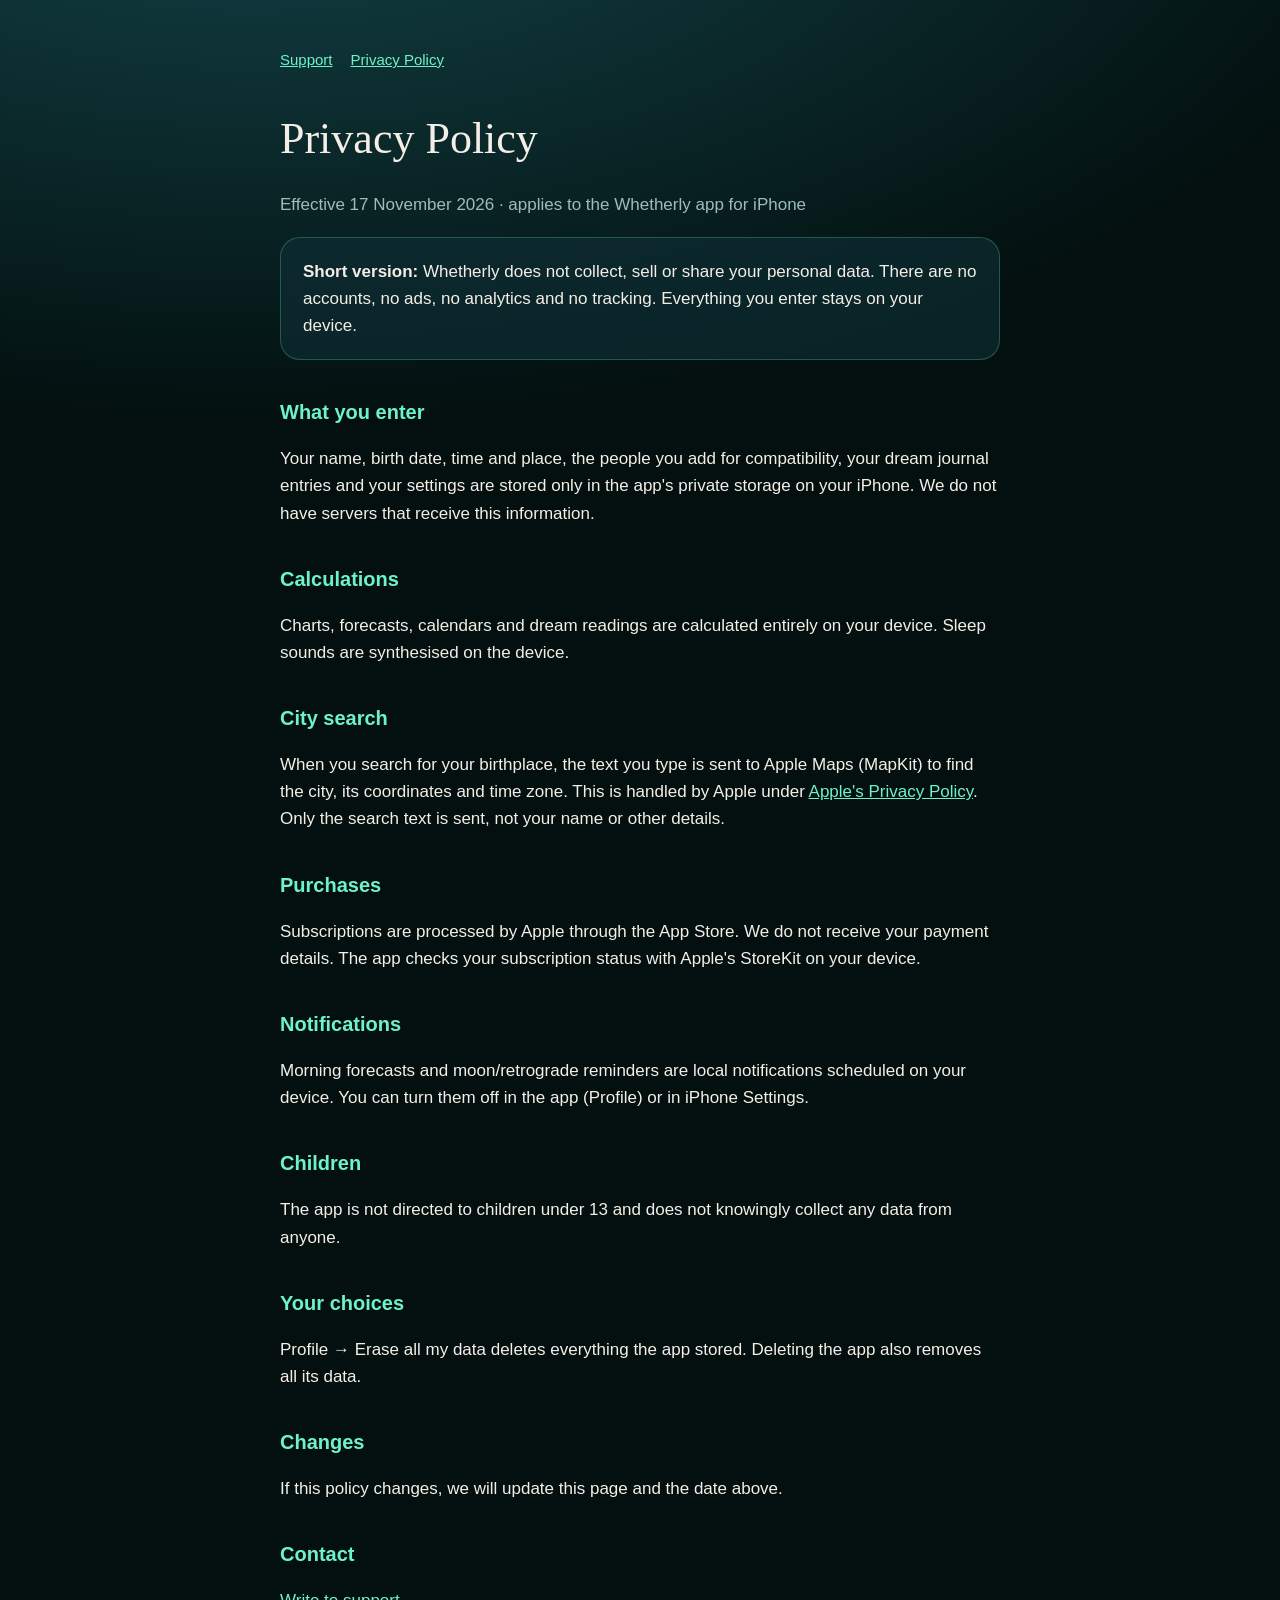
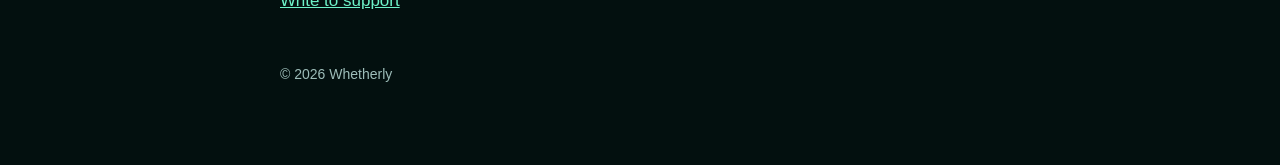
==== privacy.html @ 9642e940 "Support and privacy pages" ====
<!doctype html><html lang="en"><head><meta charset="utf-8"><meta name="viewport" content="width=device-width,initial-scale=1">
<title>Whetherly Privacy</title><link rel="stylesheet" href="style.css"></head><body><main>
<nav><a href="./">Support</a><a href="privacy.html">Privacy Policy</a></nav>
<h1>Privacy Policy</h1><p class="sub">Effective 17 November 2026 · applies to the Whetherly app for iPhone</p>
<div class="card"><b>Short version:</b> Whetherly does not collect, sell or share your personal data. There are no accounts, no ads, no analytics and no tracking. Everything you enter stays on your device.</div>
<h2>What you enter</h2>
<p>Your name, birth date, time and place, the people you add for compatibility, your dream journal entries and your settings are stored only in the app's private storage on your iPhone. We do not have servers that receive this information.</p>
<h2>Calculations</h2>
<p>Charts, forecasts, calendars and dream readings are calculated entirely on your device. Sleep sounds are synthesised on the device.</p>
<h2>City search</h2>
<p>When you search for your birthplace, the text you type is sent to Apple Maps (MapKit) to find the city, its coordinates and time zone. This is handled by Apple under <a href="https://www.apple.com/legal/privacy/">Apple's Privacy Policy</a>. Only the search text is sent, not your name or other details.</p>
<h2>Purchases</h2>
<p>Subscriptions are processed by Apple through the App Store. We do not receive your payment details. The app checks your subscription status with Apple's StoreKit on your device.</p>
<h2>Notifications</h2>
<p>Morning forecasts and moon/retrograde reminders are local notifications scheduled on your device. You can turn them off in the app (Profile) or in iPhone Settings.</p>
<h2>Children</h2>
<p>The app is not directed to children under 13 and does not knowingly collect any data from anyone.</p>
<h2>Your choices</h2>
<p>Profile → Erase all my data deletes everything the app stored. Deleting the app also removes all its data.</p>
<h2>Changes</h2>
<p>If this policy changes, we will update this page and the date above.</p>
<h2>Contact</h2>
<p><a href="https://github.com/somefork2/whetherly-support/issues/new">Write to support</a></p>
<footer>© 2026 Whetherly</footer></main></body></html>
---- style.css ----
:root{--bg:#03100F;--card:#0D2D32;--text:#F4EFE6;--mist:#9DBDB9;--mint:#6EF2C9;--coral:#FF7E67}
*{box-sizing:border-box}body{margin:0;background:radial-gradient(1200px 600px at 20% -10%,#14464C,transparent),var(--bg);color:var(--text);font:17px/1.6 -apple-system,BlinkMacSystemFont,"Segoe UI",Helvetica,Arial,sans-serif}
main{max-width:760px;margin:0 auto;padding:48px 20px 80px}h1{font-family:Didot,"Bodoni 72",Georgia,serif;font-weight:400;font-size:44px;margin:0 0 8px}
h2{font-size:20px;margin:36px 0 8px;color:var(--mint)}p,li{color:var(--text)}.sub{color:var(--mist)}a{color:var(--mint)}
.card{background:rgba(13,45,50,.7);border:1px solid rgba(110,242,201,.25);border-radius:20px;padding:20px 22px;margin:18px 0}
.btn{display:inline-block;background:var(--mint);color:#03100F;font-weight:600;padding:12px 20px;border-radius:999px;text-decoration:none}
nav{display:flex;gap:18px;margin-bottom:32px;font-size:15px}footer{margin-top:48px;color:var(--mist);font-size:14px}
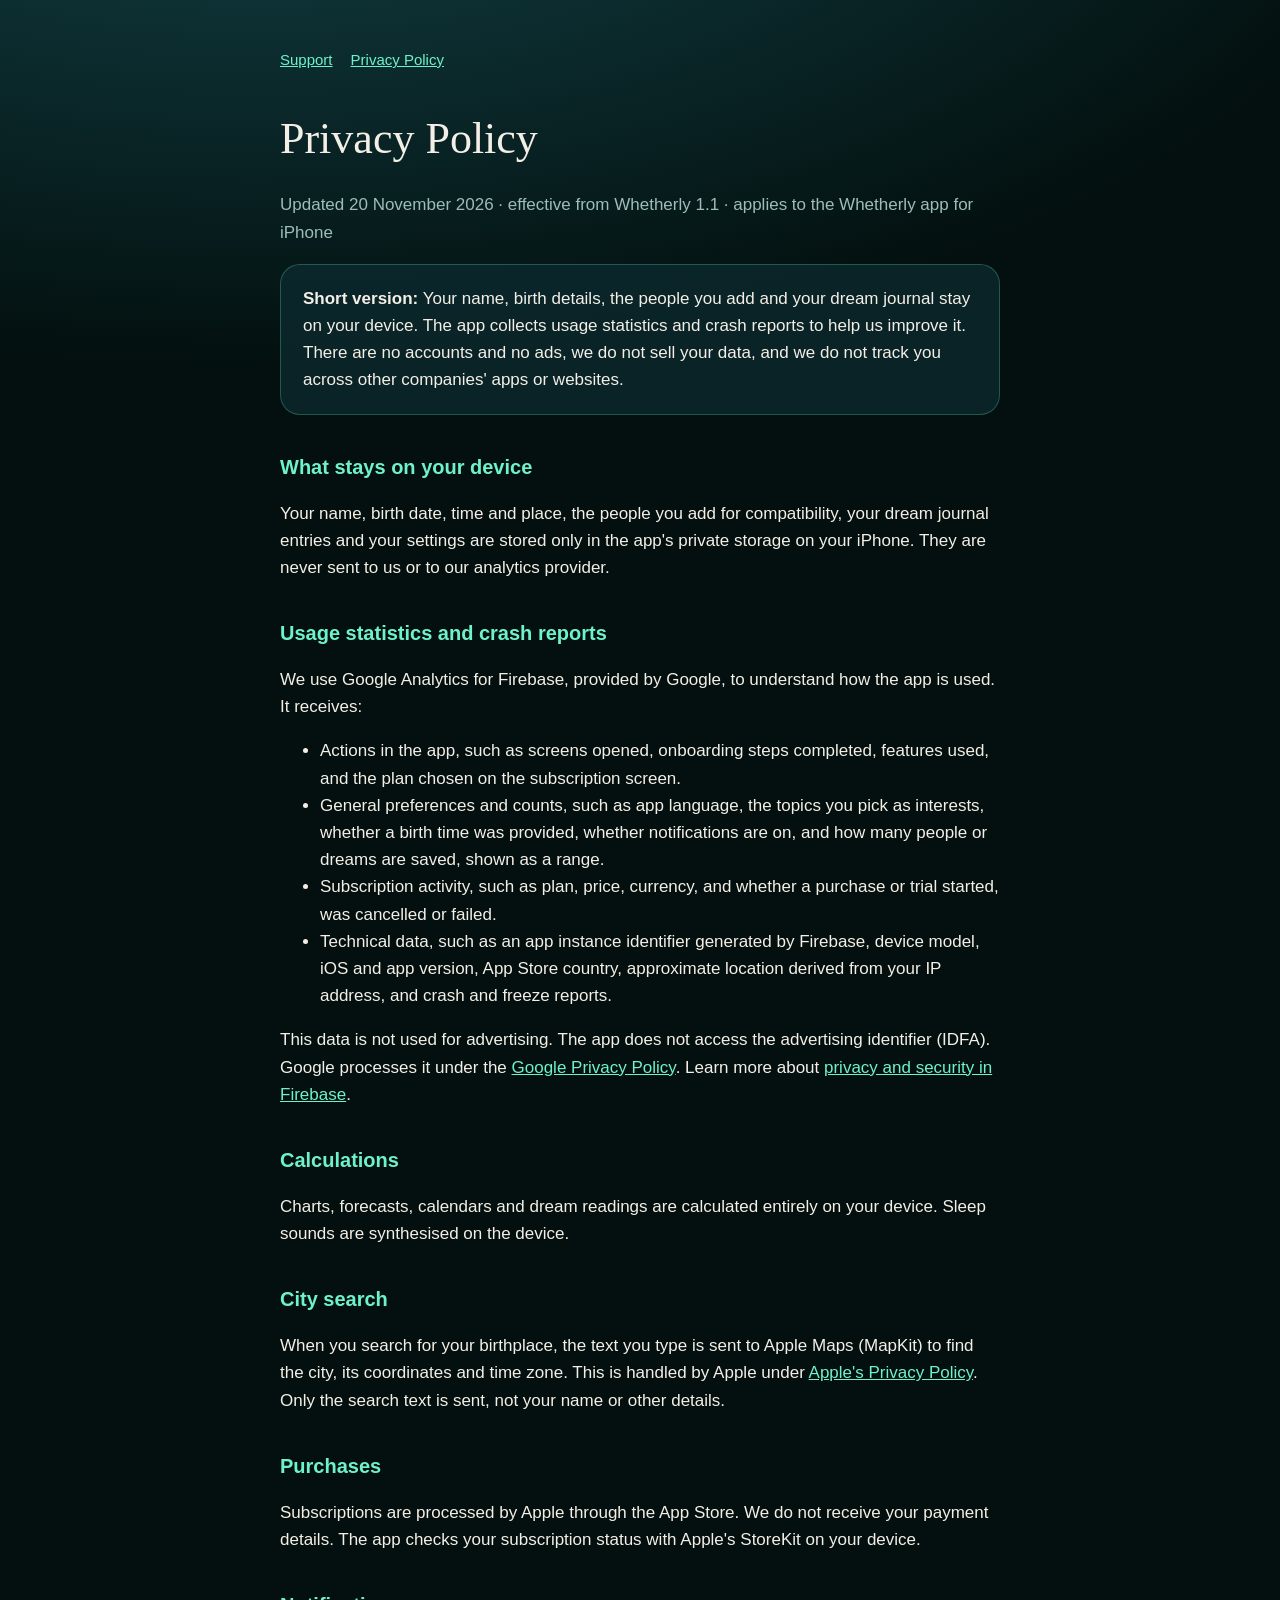
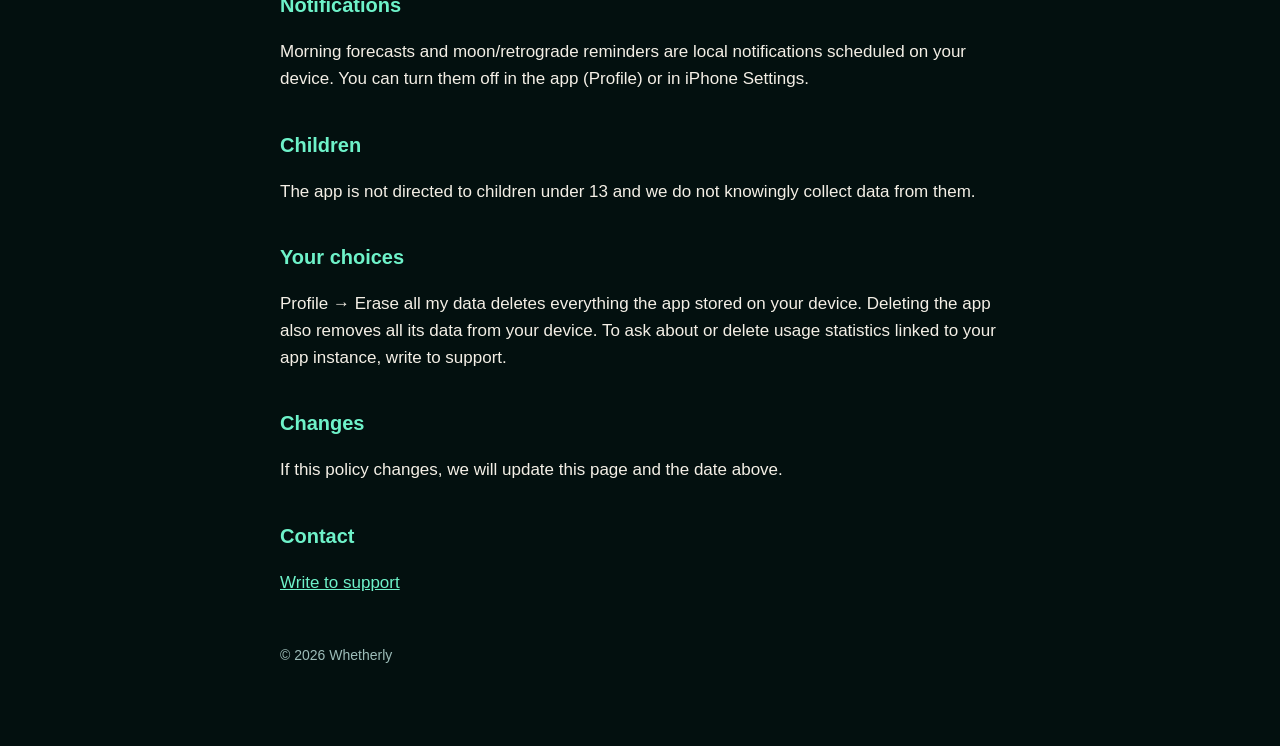
==== commit 40182444: "Privacy policy for 1.1: disclose Google Analytics for Firebase Co-Authored-By: Claude Opus 5.5 <nore" ====
--- a/privacy.html
+++ b/privacy.html
@@ -1,10 +1,19 @@
 <!doctype html><html lang="en"><head><meta charset="utf-8"><meta name="viewport" content="width=device-width,initial-scale=1">
 <title>Whetherly Privacy</title><link rel="stylesheet" href="style.css"></head><body><main>
 <nav><a href="./">Support</a><a href="privacy.html">Privacy Policy</a></nav>
-<h1>Privacy Policy</h1><p class="sub">Effective 17 November 2026 · applies to the Whetherly app for iPhone</p>
-<div class="card"><b>Short version:</b> Whetherly does not collect, sell or share your personal data. There are no accounts, no ads, no analytics and no tracking. Everything you enter stays on your device.</div>
-<h2>What you enter</h2>
-<p>Your name, birth date, time and place, the people you add for compatibility, your dream journal entries and your settings are stored only in the app's private storage on your iPhone. We do not have servers that receive this information.</p>
+<h1>Privacy Policy</h1><p class="sub">Updated 20 November 2026 · effective from Whetherly 1.1 · applies to the Whetherly app for iPhone</p>
+<div class="card"><b>Short version:</b> Your name, birth details, the people you add and your dream journal stay on your device. The app collects usage statistics and crash reports to help us improve it. There are no accounts and no ads, we do not sell your data, and we do not track you across other companies' apps or websites.</div>
+<h2>What stays on your device</h2>
+<p>Your name, birth date, time and place, the people you add for compatibility, your dream journal entries and your settings are stored only in the app's private storage on your iPhone. They are never sent to us or to our analytics provider.</p>
+<h2>Usage statistics and crash reports</h2>
+<p>We use Google Analytics for Firebase, provided by Google, to understand how the app is used. It receives:</p>
+<ul>
+<li>Actions in the app, such as screens opened, onboarding steps completed, features used, and the plan chosen on the subscription screen.</li>
+<li>General preferences and counts, such as app language, the topics you pick as interests, whether a birth time was provided, whether notifications are on, and how many people or dreams are saved, shown as a range.</li>
+<li>Subscription activity, such as plan, price, currency, and whether a purchase or trial started, was cancelled or failed.</li>
+<li>Technical data, such as an app instance identifier generated by Firebase, device model, iOS and app version, App Store country, approximate location derived from your IP address, and crash and freeze reports.</li>
+</ul>
+<p>This data is not used for advertising. The app does not access the advertising identifier (IDFA). Google processes it under the <a href="https://policies.google.com/privacy">Google Privacy Policy</a>. Learn more about <a href="https://firebase.google.com/support/privacy">privacy and security in Firebase</a>.</p>
 <h2>Calculations</h2>
 <p>Charts, forecasts, calendars and dream readings are calculated entirely on your device. Sleep sounds are synthesised on the device.</p>
 <h2>City search</h2>
@@ -14,9 +23,9 @@
 <h2>Notifications</h2>
 <p>Morning forecasts and moon/retrograde reminders are local notifications scheduled on your device. You can turn them off in the app (Profile) or in iPhone Settings.</p>
 <h2>Children</h2>
-<p>The app is not directed to children under 13 and does not knowingly collect any data from anyone.</p>
+<p>The app is not directed to children under 13 and we do not knowingly collect data from them.</p>
 <h2>Your choices</h2>
-<p>Profile → Erase all my data deletes everything the app stored. Deleting the app also removes all its data.</p>
+<p>Profile → Erase all my data deletes everything the app stored on your device. Deleting the app also removes all its data from your device. To ask about or delete usage statistics linked to your app instance, write to support.</p>
 <h2>Changes</h2>
 <p>If this policy changes, we will update this page and the date above.</p>
 <h2>Contact</h2>
